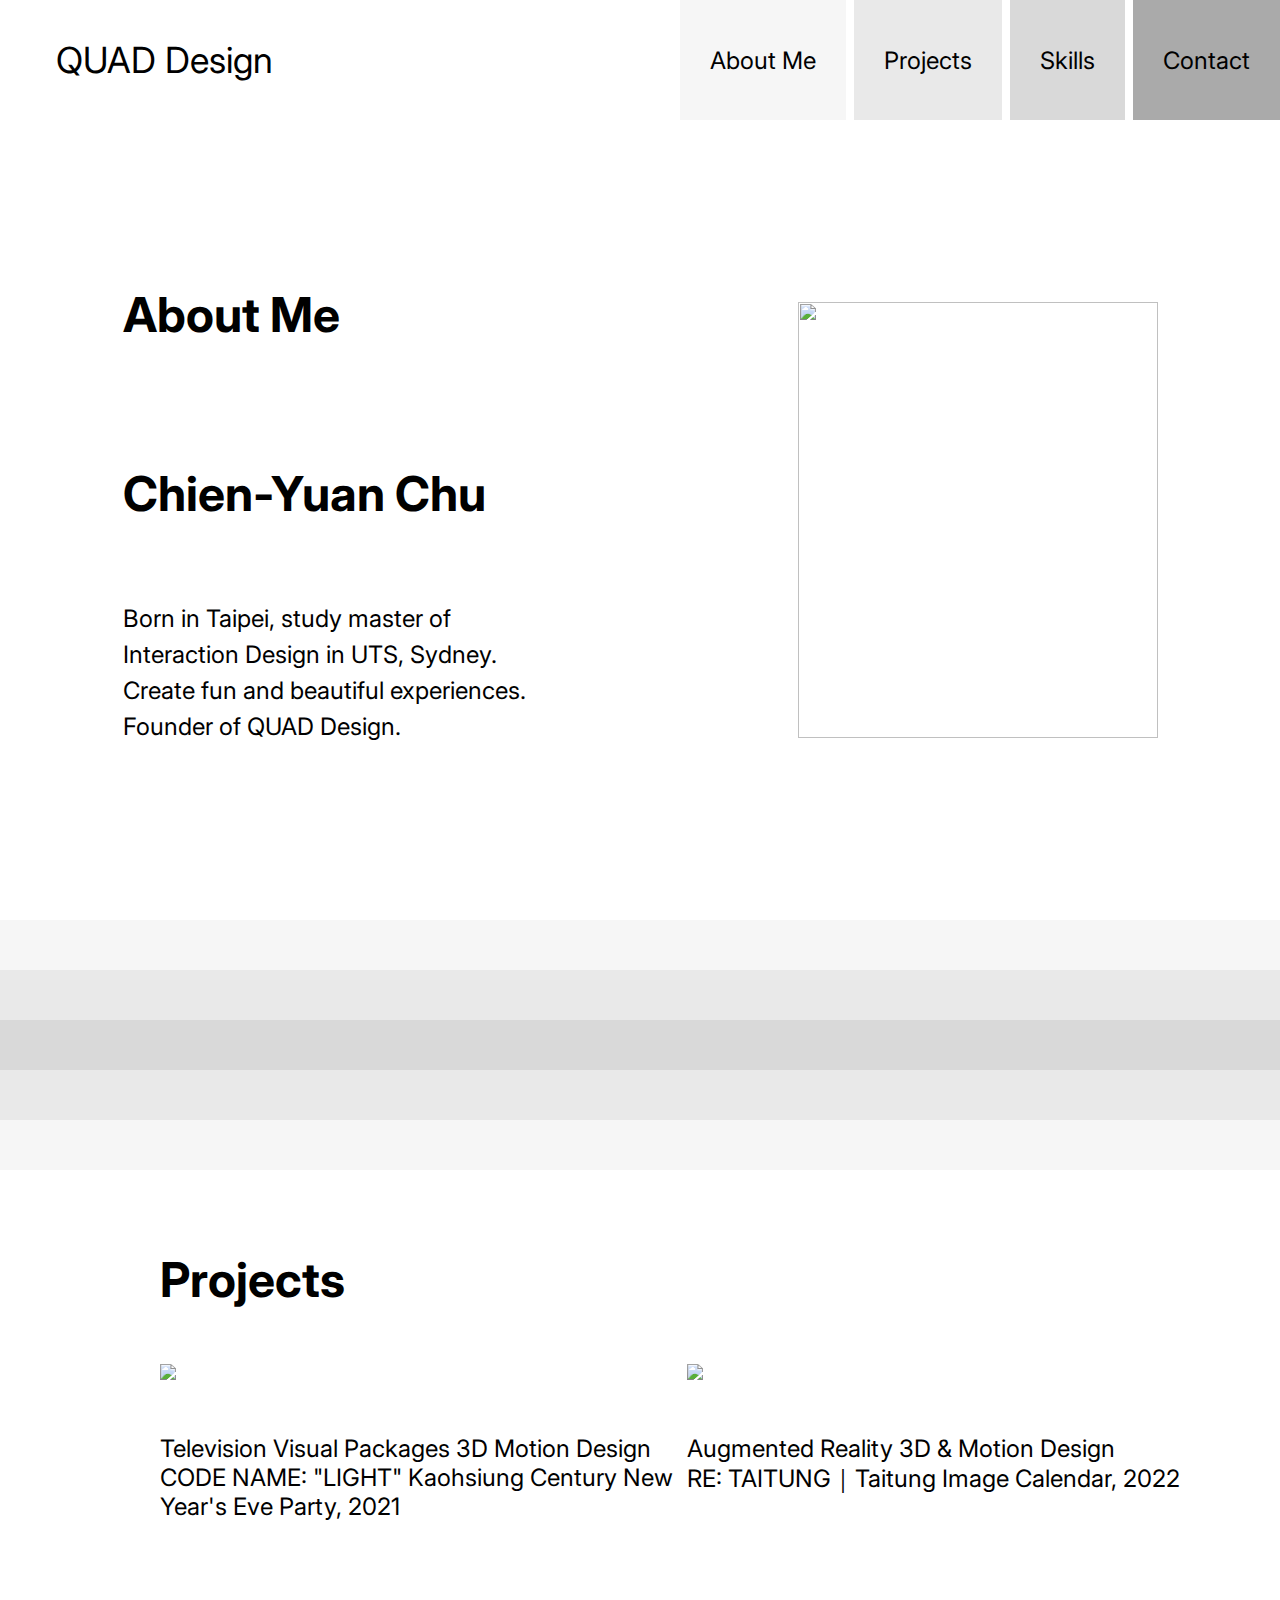
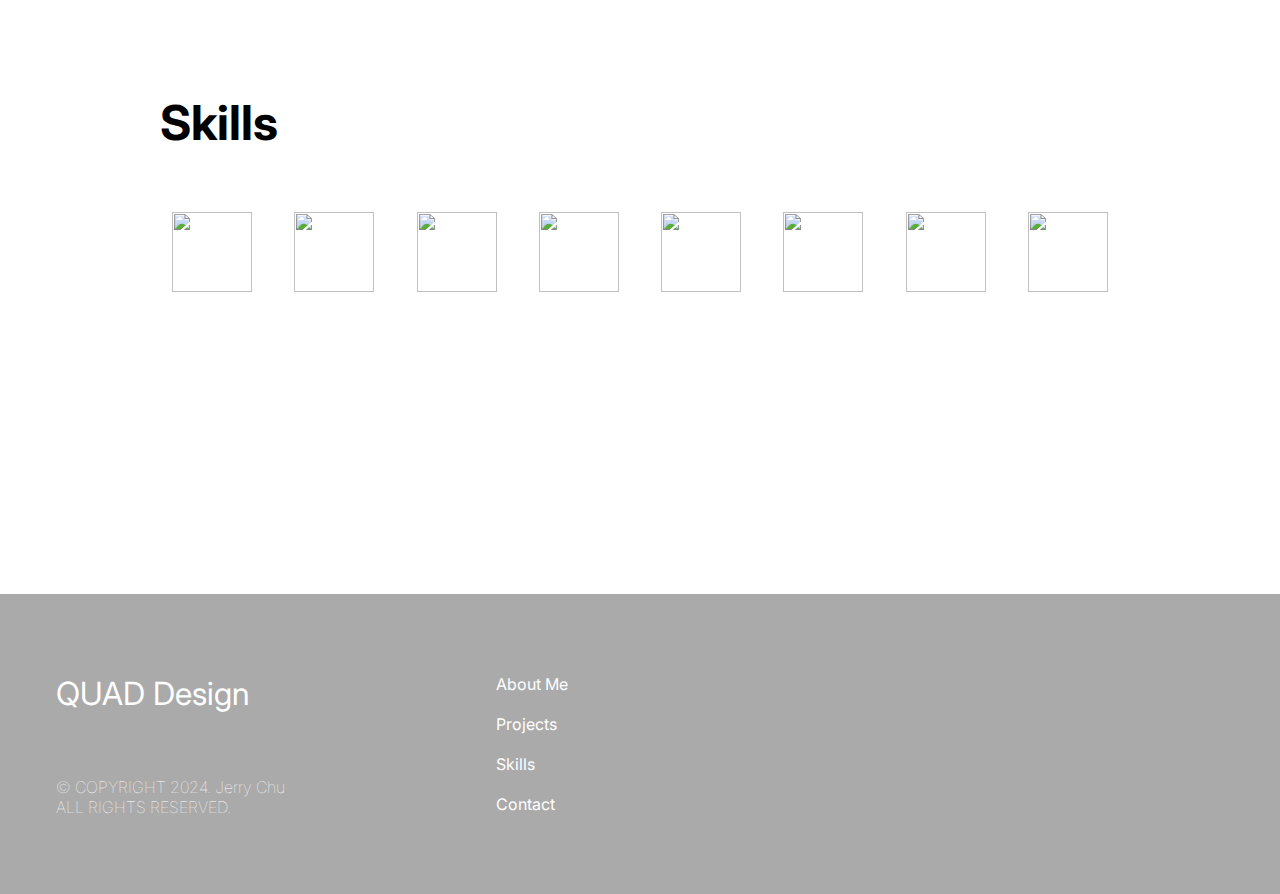
==== index.html @ 32e285ee "move index.html" ====
<!DOCTYPE html>
<html lang="en-US">
  <head>
    <meta charset="utf-8" />
    <link rel="stylesheet" href="style.css">
    <script type="module" src="main.js"></script>
    <link href="https://fonts.googleapis.com/css2?family=Inter:wght@100..900&display=swap" rel="stylesheet">
    <title>My Portfolio</title>
  </head>
  <body>
    <header>
      <h1 class="logo">QUAD Design</h1>
      <nav class="navbar">
        <ul class="nav-list">
          <li class="nav-aboutme"><a href="#aboutme">About Me</a></li>
          <li class="nav-projects"><a href="#projects">Projects</a></li>
          <li class="nav-skills"><a href="#skills">Skills</a></li>
          <li class="nav-contact"><a href="#contact">Contact</a></li>
        </ul>
      </nav>
    </header>
    <section class="AboutMe">
      <div class="info">
        <h1 id="aboutme" class="title">About Me</h1>
        <div class="description">
          <h1 class="name">Chien-Yuan Chu</h1>
          <p>Born in Taipei, study master of Interaction Design in UTS, Sydney. <br>
        Create fun and beautiful experiences.<br>
        Founder of QUAD Design.</p>
        </div>
      </div>
      <img id="photo" src="./image/image-photo.png">
    </section>
    <div class="shape1">
      <div class="shape2">
        <div class="shape3"></div>
      </div>
    </div>
    <section class="ProjectsNskills">
      <div class="info-project">
        <h1 id="projects" class="title">Projects</h1>
        <div class="description">
          <div>
            <img src="./image/image-project1.png">
            <p>Television Visual Packages 3D Motion Design <br>
            CODE NAME: "LIGHT" Kaohsiung Century New Year's Eve Party, 2021</p>
          </div>
          <div>
            <img src="./image/image-project2.png">
            <p>Augmented Reality 3D & Motion Design <br>
            RE: TAITUNG｜Taitung Image Calendar, 2022</p>
          </div>
        </div>
      </div>
      <div class="info-skills">
        <h1 id="skills" class="title">Skills</h1>
        <div class="icons">
          <img src="./image/icon-java.png">
          <img src="./image/icon-html.png">
          <img src="./image/icon-css.png">
          <img src="./image/icon-JavaScript.png">
          <img src="./image/icon-swift.png">
          <img src="./image/icon-threejs.png">
          <img src="./image/icon-python.png">
          <img src="./image/icon-figma.png">
        </div>
      </div>
    </section>
    <section class="Contact">
      <div class="info-contact">
        <h1 id="contact" class="title">Contact</h1>
        <h3 class="linkedin">Linkedin: https://www.linkedin.com/in/chien-yuan-chu/</h3>
        <h3 class="email">Email: summer8341000@gmail.com</h3>
      </div>
    </section>
    <footer>
      <div class="footer-logo">
        <h1>QUAD Design</h1>
        <p>© COPYRIGHT 2024. Jerry Chu ALL RIGHTS RESERVED.</p>
      </div>
      <div class="footer-nav">
        <ul class="nav-list2">
          <li>About Me</li>
          <li>Projects</li>
          <li>Skills</li>
          <li>Contact</li>
        </ul>
      </div>
    </footer>
  </body>
</html>
---- style.css ----
* {
    border: 0px solid black;
    font-family: "Inter";
}

html, body{
    margin: 0;
    padding: 0;
    /* overflow: hidden; */
}

h1,h2,h3{
    margin: 0px;
    padding: 0px;
}

/* header */

header{
    display: flex;
    height: 120px;
    justify-content: flex-start;
    align-items: center;
}

.navbar{
    display: flex;
    position: absolute;
    top: 0px;
    right: 0px;
    height: 120px;
    align-items: center;
}

.logo{
    margin-left: 56px;
    margin-right: 56px;
    font-weight:normal;
    font-size: 36px;
    width: 100%;
}

.nav-list{
    display: flex;
    list-style: none;
    justify-content: space-between;
    align-items: center;
    height: 100%;
    padding: 0;
    width: 600px;
    font-size: 24px;
}

.nav-list li a{
    text-decoration: none;
    color: black;
}

.nav-aboutme{
    display: flex;
    justify-content: center;
    align-items: center;
    height: 100%;
    background-color: #F6F6F6;
    padding: 0px 30px;
}

.nav-projects{
    display: flex;
    justify-content: center;
    align-items: center;
    height: 100%;
    background-color: #E9E9E9;
    padding: 0px 30px;
}

.nav-skills{
    display: flex;
    justify-content: center;
    align-items: center;
    height: 100%;
    background-color: #D9D9D9;
    padding: 0px 30px;
}

.nav-contact{
    display: flex;
    justify-content: center;
    align-items: center;
    height: 100%;
    background-color: #AAAAAA;
    padding: 0px 30px;
}

/* About Me */

/* Media Query*/
@media (max-width: 1100px){
    .AboutMe{
        justify-content: space-around;
        flex-direction: column-reverse;
        align-items: center;
        height: 1000px !important; 
    }

    .AboutMe .info{
        padding: 0px;
        position: relative;
        top: 0px !important;
        text-align: center;
    }

    .AboutMe .info .description{
        top: 20px !important;
    }

    .AboutMe .info p{
        position: relative;
        top: 20px !important;
    }
    
    .ProjectsNskills{
        height: 1900px !important;
        text-align: center;
    }

    .ProjectsNskills .info-project .description{
        flex-direction: column;
        justify-content: space-between;
        align-items: center;
        height: 1000px;
    }
}

@media screen and (max-width: 910px){
    .navbar{
        display: none;
    }

    .logo{
        text-align: center;
    }
}

.AboutMe{
    display: flex;
    justify-content: space-around;
    align-items: center;
    font-size: 24px;
    height: 800px;
    overflow: hidden;
}

.AboutMe .info{
    position: relative;
    top: -80px;
}

.AboutMe .info .description{
    position: relative;
    top: 120px;
}

.AboutMe .info p{
    position: relative;
    top: 54px;
    font-size: 24px;
    width: 430px;
    line-height: 36px;
}

#photo{
    width: 360px;
    height: 436px;
    
}

/* transition shapes */

.shape1{
    width: 100%;
    height: 250px;
    background-color: #F6F6F6;
    display: block;
}
.shape2{
    position:relative;
    top: 50px;
    width: 100%;
    height: 150px;
    background-color: #E9E9E9;
}
.shape3{
    position:relative;
    top: 50px;
    width: 100%;
    height: 50px;
    background-color: #D9D9D9;
}

/* project and skills section*/

.ProjectsNskills{
    height: 1024px;
    font-size: 24px;
    overflow: hidden;
    display: block;
}

.ProjectsNskills .info-project{
    margin-left: 160px;
    margin-right: 160px;
    position: relative;
    top: 80px;
}

.ProjectsNskills .info-project .description{
    width: 100%;
    display: flex;
    justify-content: space-between;
    position: relative;
    top: 48px;
}

.ProjectsNskills .description p{
    position: relative;
    top: 24px;
    width: 527px;
}

.ProjectsNskills .info-skills{
    margin-left: 160px;
    margin-right: 160px;
    position: relative;
    top: 300px;
}

.ProjectsNskills .info-skills .icons{
    position: relative;
    top: 48px;
    display: flex;
    justify-content: space-between;
    flex-wrap: wrap;
    width: 100%;
    align-items: center;
}

.icons img{
    width: 80px;
    height: 80px;
    margin: 12px;
}

.Contact{
    display: none;
    height: 800px;
    font-size: 24px;
}

.Contact .info-contact{
    margin-left: 160px;
    position: relative;
    top: 300px;
}

.Contact .info-contact h3{
    font-size: 24px;
    position: relative;
    top: 80px;
}

.Contact .info-contact .email{
    position: relative;
    top: 120px;
}

footer{
    height: 300px;
    background-color: #AAAAAA;
    display: flex;
    overflow: hidden;
}

footer .footer-logo{
    margin-left: 56px;
    margin-top: 80px;
    color: white;
    font-weight: lighter;

}

footer .footer-logo h1 {
    font-weight: normal;
}

footer .footer-logo p {
    position: relative;
    top: 48px;
    width: 240px;
}

footer .footer-nav{
    margin-top: 80px;
    margin-left: 200px;
}

footer .footer-nav .nav-list2{
    display: flex;
    list-style: none;
    flex-direction: column;
    justify-content: space-between;
    align-items: left;
    color: white;
    margin:0;
    padding: 0;
    height:140px;
}
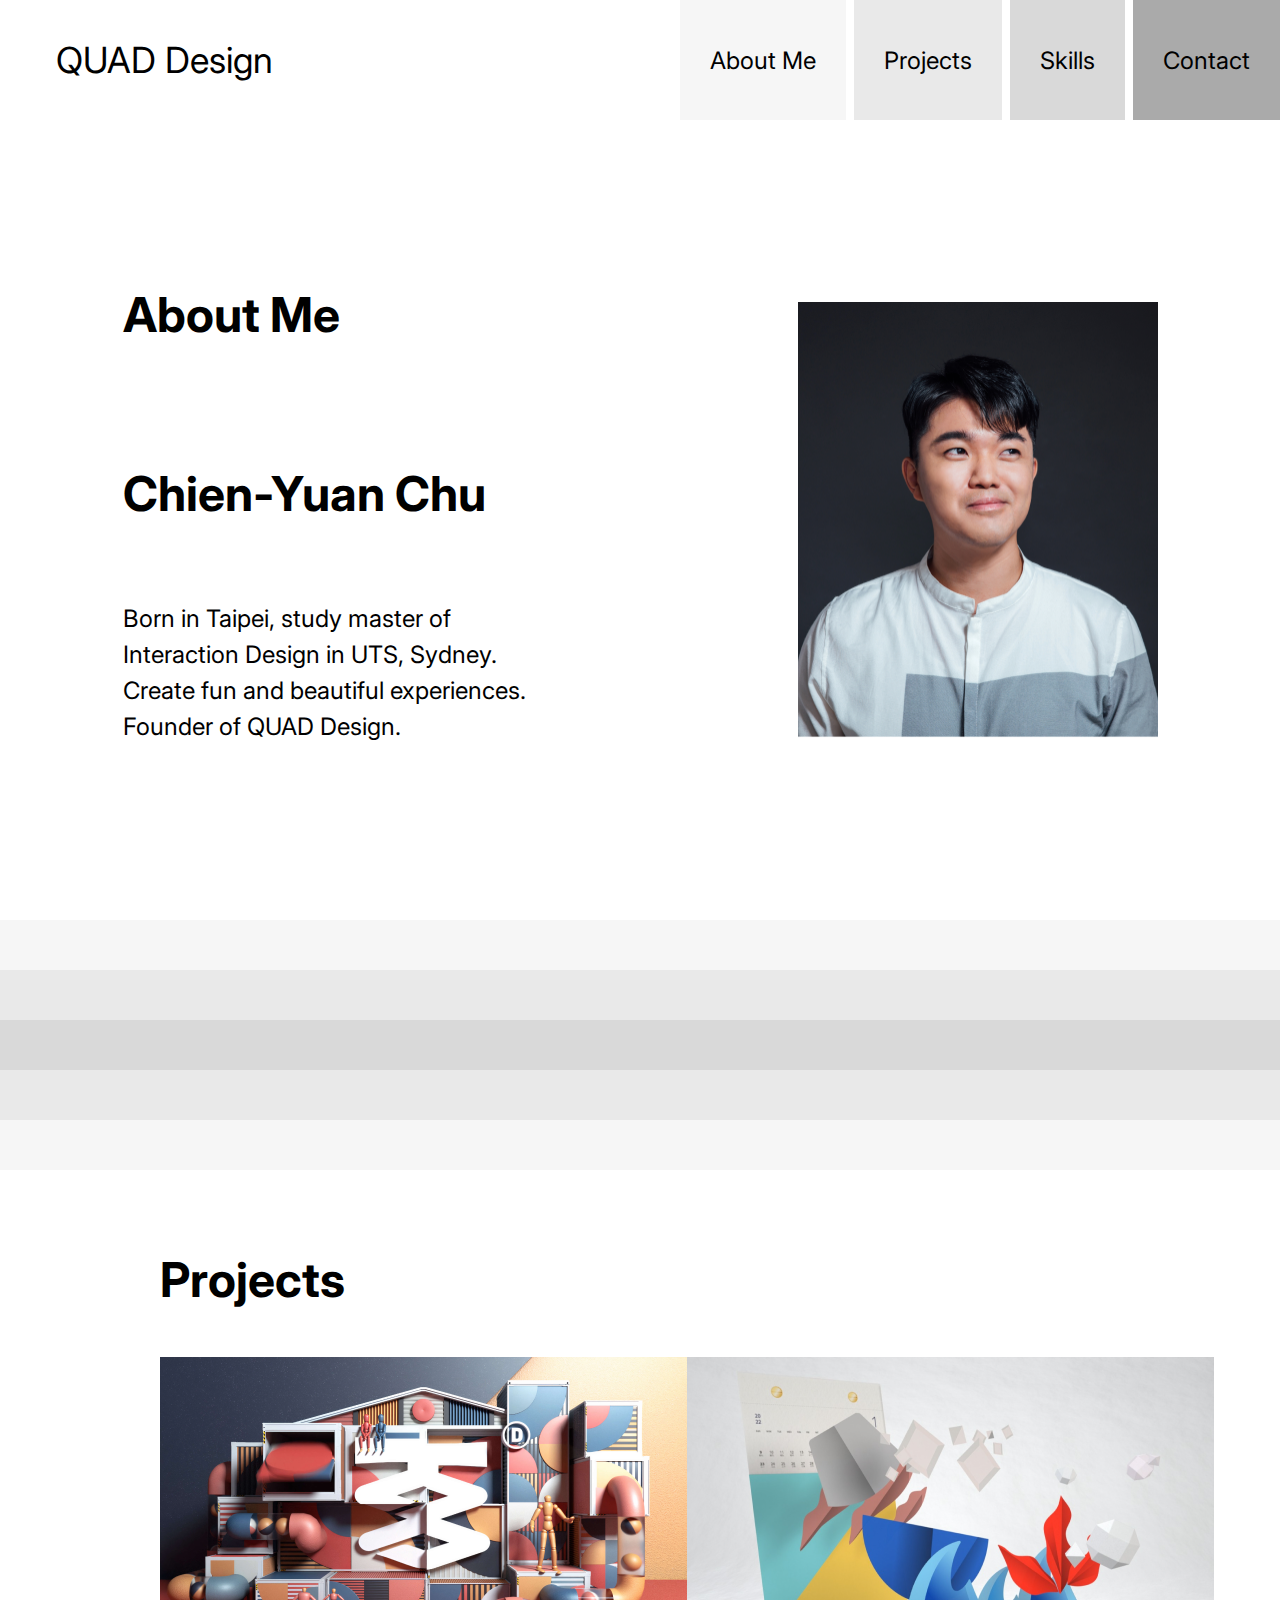
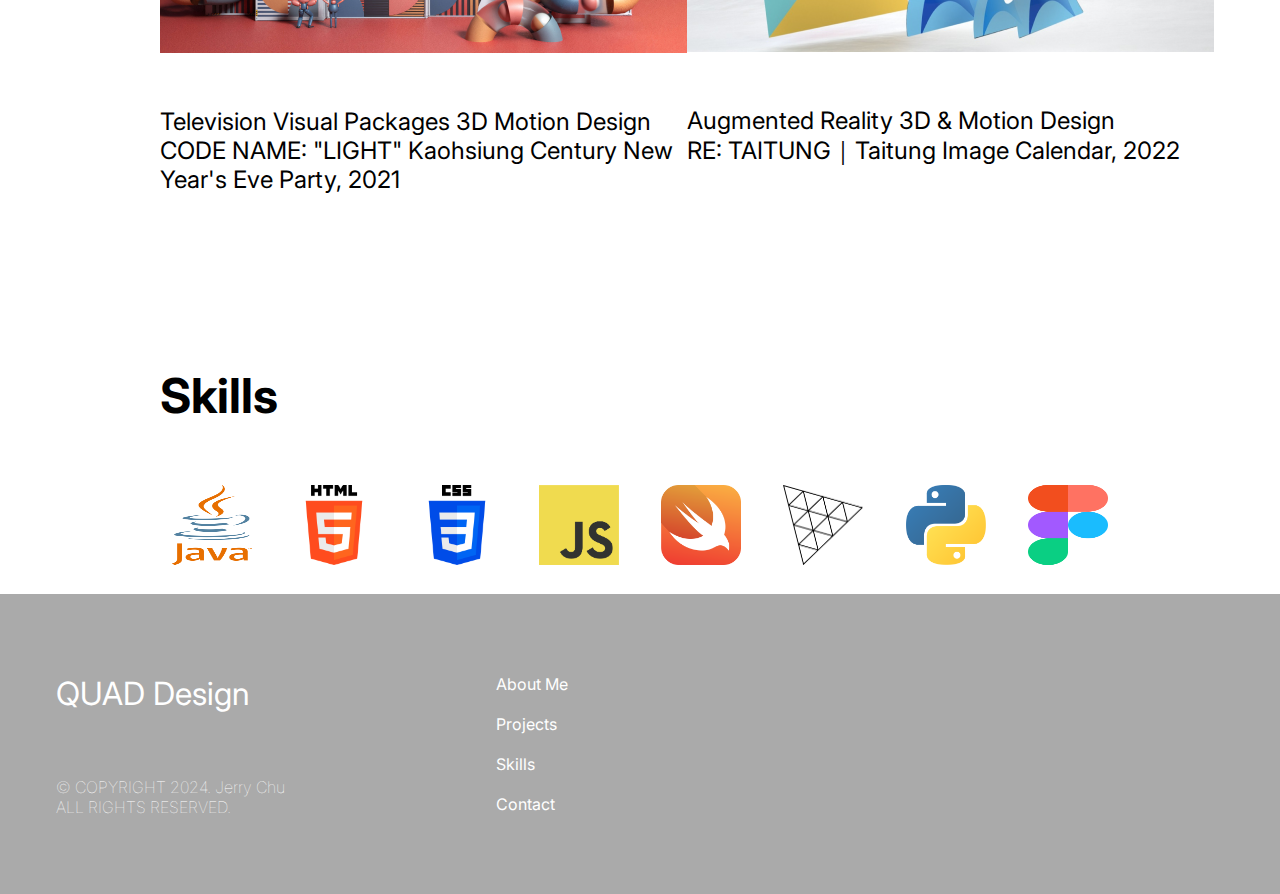
==== commit 20d56a91: "fix image issue" ====
--- a/index.html
+++ b/index.html
@@ -29,7 +29,7 @@
         Founder of QUAD Design.</p>
         </div>
       </div>
-      <img id="photo" src="./image/image-photo.png">
+      <img id="photo" src="./src/image/image-photo.png">
     </section>
     <div class="shape1">
       <div class="shape2">
@@ -41,12 +41,12 @@
         <h1 id="projects" class="title">Projects</h1>
         <div class="description">
           <div>
-            <img src="./image/image-project1.png">
+            <img src="./src/image/image-project1.png">
             <p>Television Visual Packages 3D Motion Design <br>
             CODE NAME: "LIGHT" Kaohsiung Century New Year's Eve Party, 2021</p>
           </div>
           <div>
-            <img src="./image/image-project2.png">
+            <img src="./src/image/image-project2.png">
             <p>Augmented Reality 3D & Motion Design <br>
             RE: TAITUNG｜Taitung Image Calendar, 2022</p>
           </div>
@@ -55,14 +55,14 @@
       <div class="info-skills">
         <h1 id="skills" class="title">Skills</h1>
         <div class="icons">
-          <img src="./image/icon-java.png">
-          <img src="./image/icon-html.png">
-          <img src="./image/icon-css.png">
-          <img src="./image/icon-JavaScript.png">
-          <img src="./image/icon-swift.png">
-          <img src="./image/icon-threejs.png">
-          <img src="./image/icon-python.png">
-          <img src="./image/icon-figma.png">
+          <img src="./src/image/icon-java.png">
+          <img src="./src/image/icon-html.png">
+          <img src="./src/image/icon-css.png">
+          <img src="./src/image/icon-JavaScript.png">
+          <img src="./src/image/icon-swift.png">
+          <img src="./src/image/icon-threejs.png">
+          <img src="./src/image/icon-python.png">
+          <img src="./src/image/icon-figma.png">
         </div>
       </div>
     </section>
